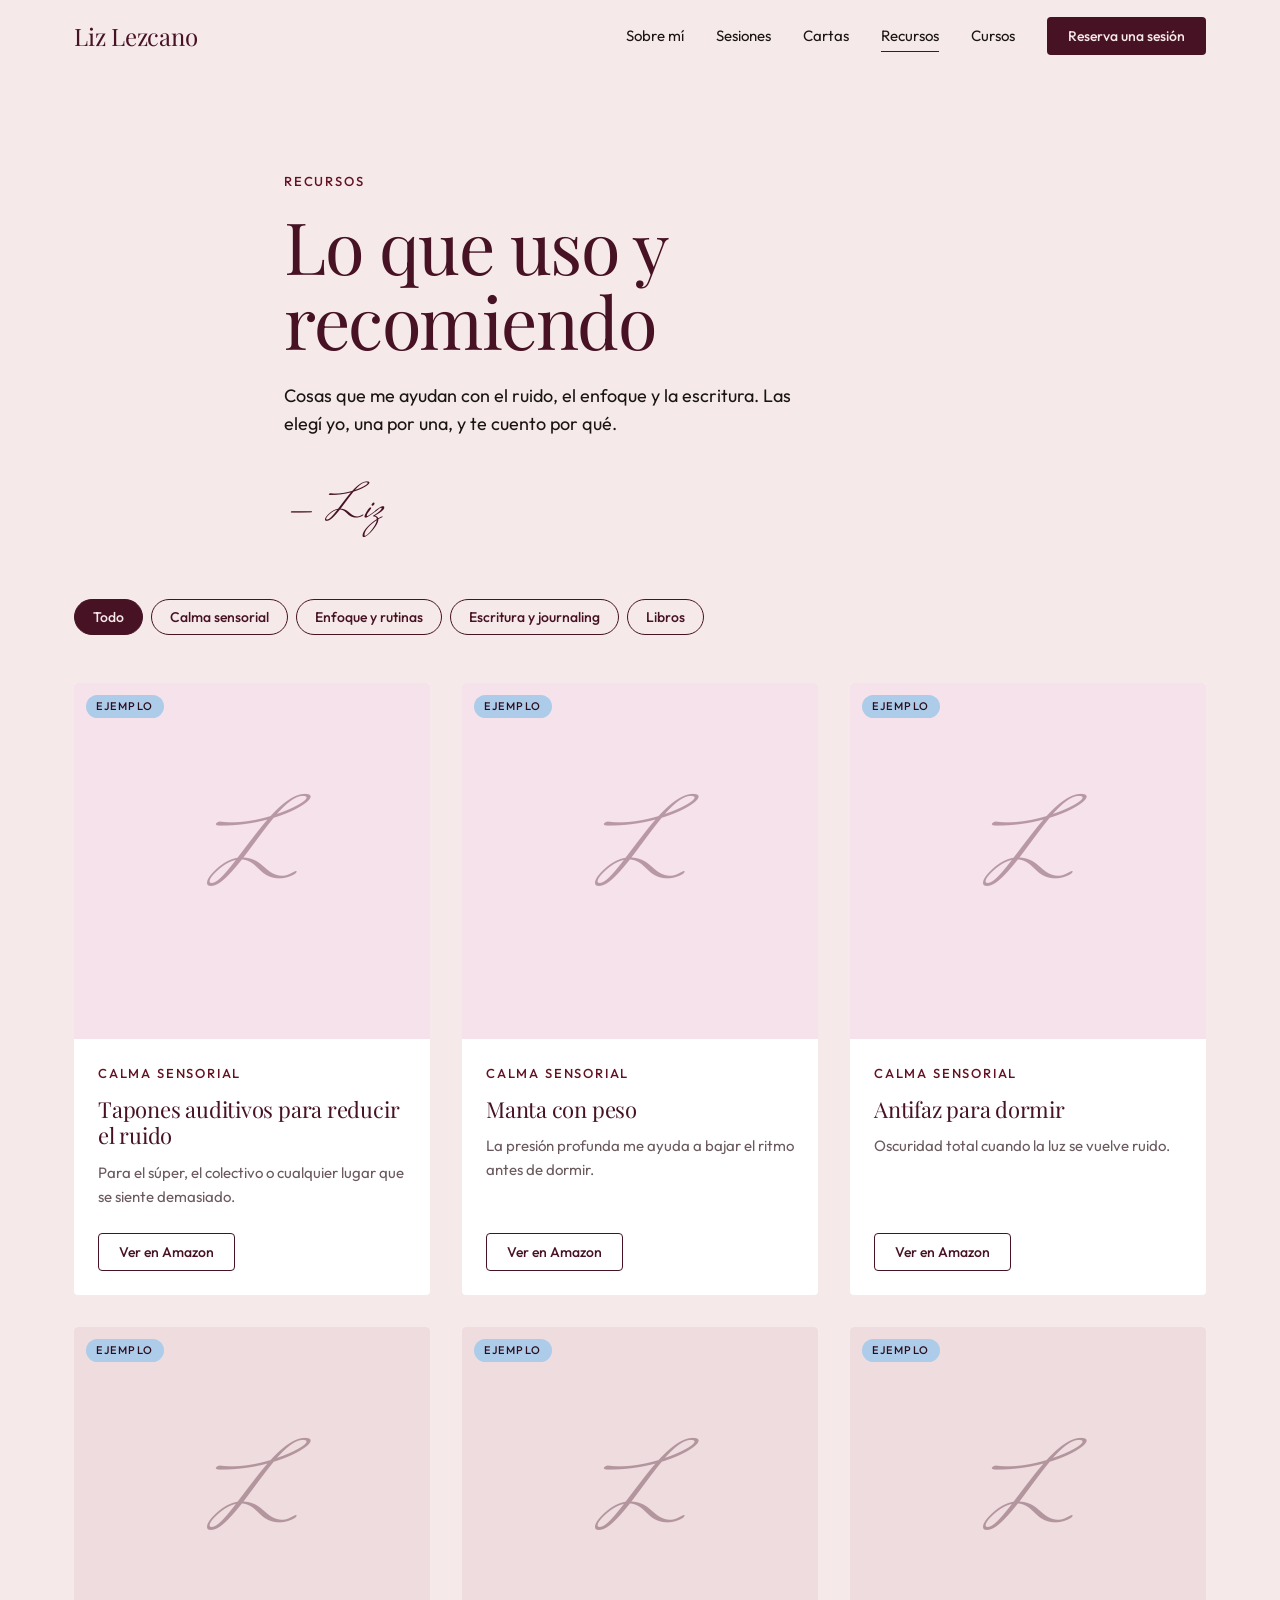
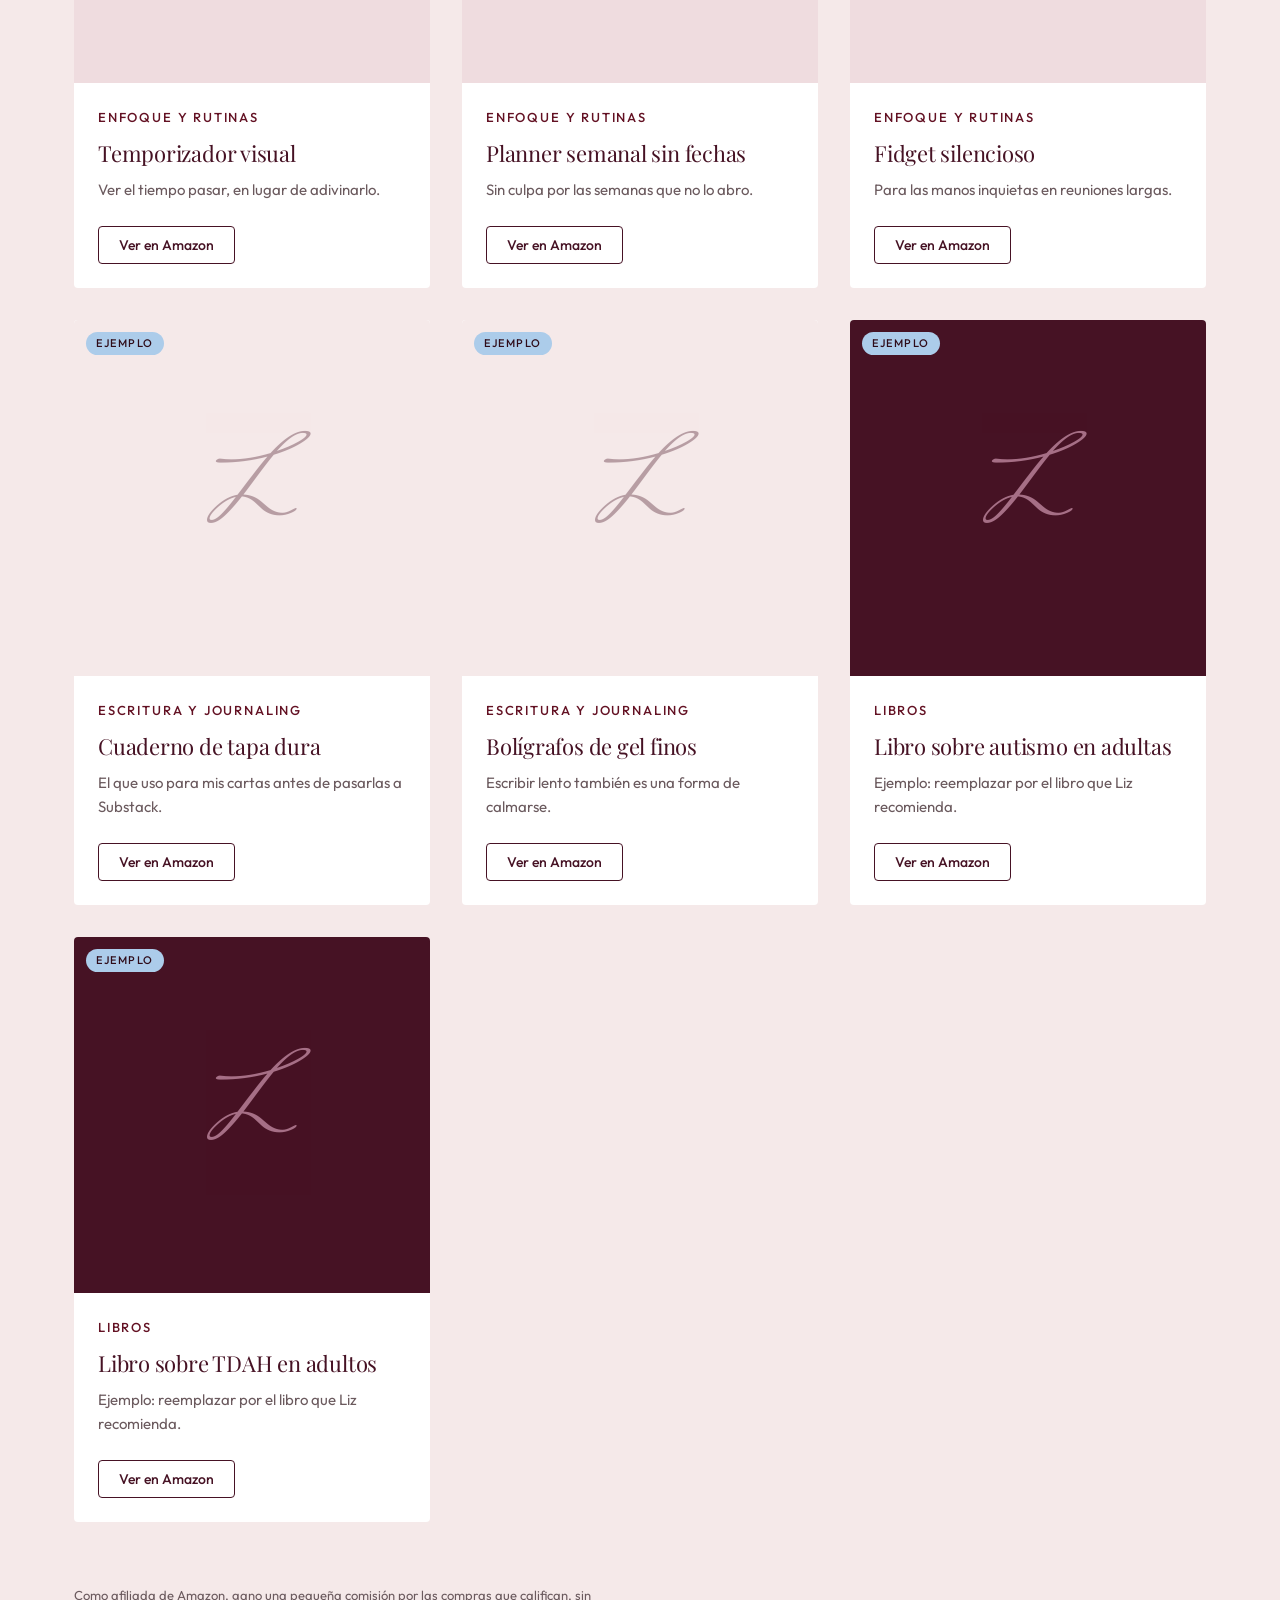
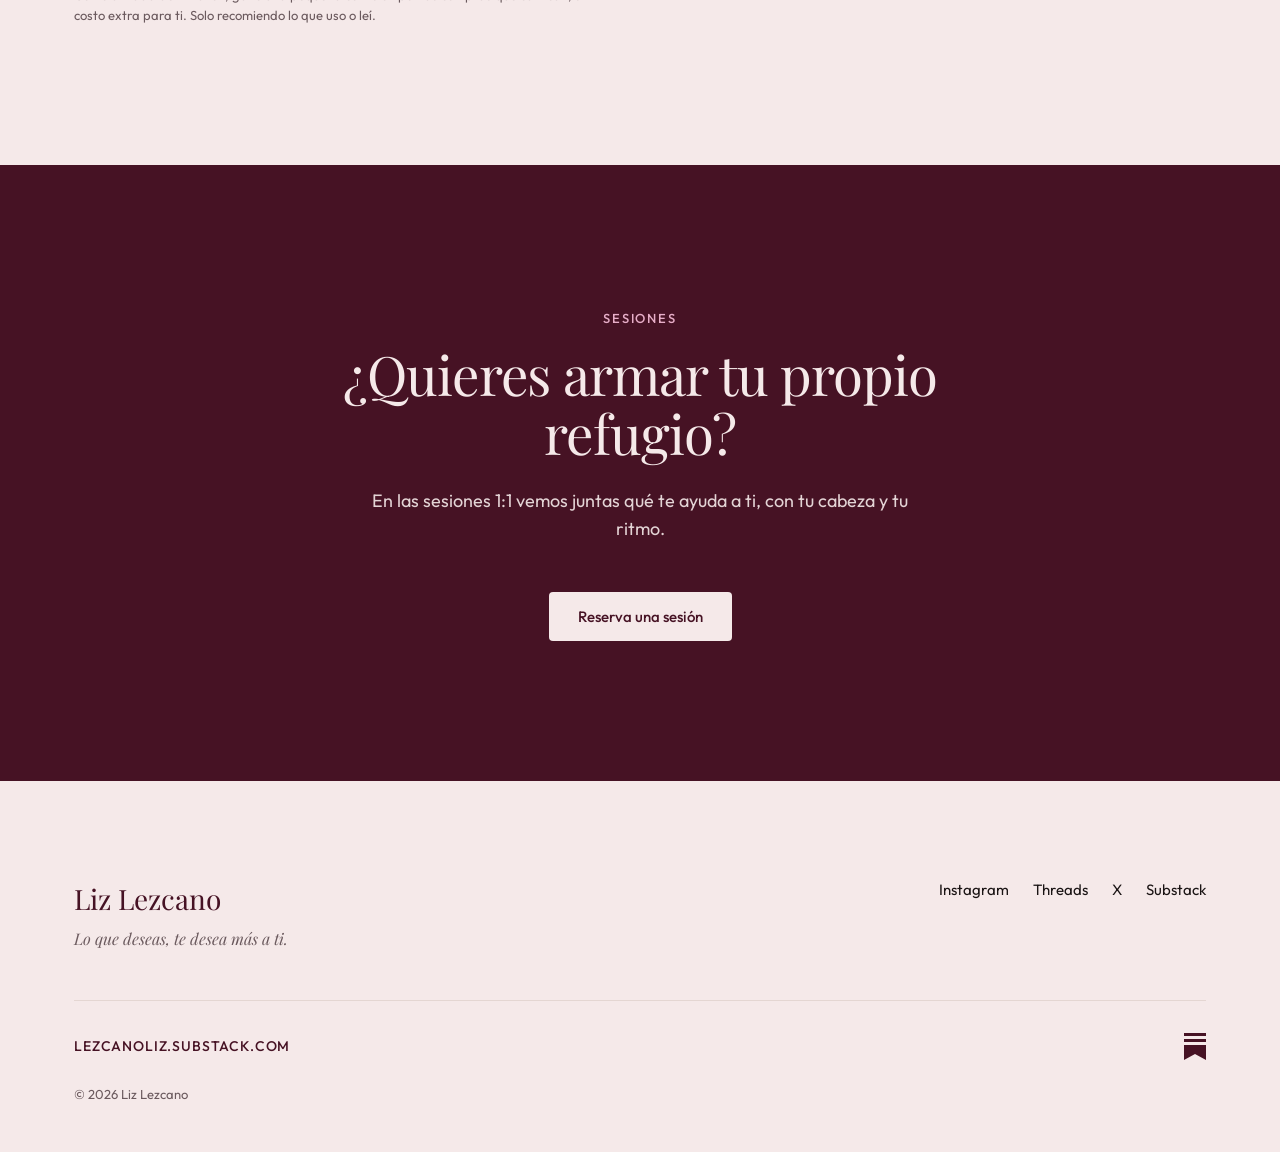
==== recursos.html @ ada8ae88 "feat: rebuild site in Liz's design system as TEA/TDAH coaching site - Apply the Liz Lezcano design s" ====
<!DOCTYPE html>
<html lang="es">
<head>
    <meta charset="UTF-8">
    <meta name="viewport" content="width=device-width, initial-scale=1.0">
    <title>Recursos | Liz Lezcano</title>
    <meta name="description" content="Lo que uso y recomiendo para la calma sensorial, el enfoque, la escritura y entender el TEA y el TDAH.">
    <meta name="theme-color" content="#461224">

    <meta property="og:type" content="website">
    <meta property="og:url" content="https://lizlezcano.github.io/recursos.html">
    <meta property="og:title" content="Recursos | Liz Lezcano">
    <meta property="og:description" content="Lo que uso y recomiendo, elegido una por una.">
    <meta property="og:image" content="https://lizlezcano.github.io/images/liz-portrait.jpg">
    <meta name="twitter:card" content="summary_large_image">

    <link rel="icon" href="images/favicon.ico">
    <link rel="apple-touch-icon" sizes="180x180" href="images/apple-touch-icon.png">
    <link rel="preconnect" href="https://fonts.googleapis.com">
    <link rel="preconnect" href="https://fonts.gstatic.com" crossorigin>
    <link href="https://fonts.googleapis.com/css2?family=Outfit:wght@400;500;600&family=Playfair+Display:ital,wght@0,400;1,400&family=Mrs+Saint+Delafield&display=swap" rel="stylesheet">
    <link rel="stylesheet" href="css/style.css">
</head>
<body>

    <header class="nav">
        <div class="nav-inner">
            <a href="./" class="nav-logo">Liz Lezcano</a>
            <button class="nav-toggle" aria-label="Abrir menú" aria-expanded="false" aria-controls="nav-menu">
                <span></span><span></span>
            </button>
            <nav id="nav-menu" class="nav-menu">
                <a href="./#sobre-mi">Sobre mí</a>
                <a href="./#sesiones">Sesiones</a>
                <a href="./#cartas">Cartas</a>
                <a href="recursos.html" aria-current="page">Recursos</a>
                <a href="./#cursos">Cursos</a>
                <a href="#" data-link="booking" class="btn btn-wine btn-sm" target="_blank" rel="noopener">Reserva una sesión</a>
            </nav>
        </div>
    </header>

    <main>
        <section class="store-hero">
            <div class="container store-hero-inner reveal">
                <span class="eyebrow">Recursos</span>
                <h1>Lo que uso y recomiendo</h1>
                <p class="lede">Cosas que me ayudan con el ruido, el enfoque y la escritura. Las elegí yo, una por una, y te cuento por qué.</p>
                <p class="signature">— Liz</p>
            </div>
        </section>

        <section class="store">
            <div class="container">
                <div class="store-filters" role="tablist" aria-label="Categorías" id="store-filters"></div>
                <div class="product-grid" id="product-grid" aria-live="polite"></div>
                <p class="fine-print store-disclosure">Como afiliada de Amazon, gano una pequeña comisión por las compras que califican, sin costo extra para ti. Solo recomiendo lo que uso o leí.</p>
            </div>
        </section>

        <section class="subscribe">
            <div class="container subscribe-inner reveal">
                <span class="eyebrow">Sesiones</span>
                <h2>¿Quieres armar tu propio refugio?</h2>
                <p>En las sesiones 1:1 vemos juntas qué te ayuda a ti, con tu cabeza y tu ritmo.</p>
                <a href="#" data-link="booking" class="btn btn-blush" target="_blank" rel="noopener">Reserva una sesión</a>
            </div>
        </section>
    </main>

    <footer class="footer">
        <div class="container">
            <div class="footer-top">
                <div>
                    <span class="footer-logo">Liz Lezcano</span>
                    <p class="footer-tag">Lo que deseas, te desea más a ti.</p>
                </div>
                <ul class="footer-social">
                    <li><a href="https://instagram.com/lizlezcano_" target="_blank" rel="noopener">Instagram</a></li>
                    <li><a href="https://www.threads.net/@lizlezcano_" target="_blank" rel="noopener">Threads</a></li>
                    <li><a href="https://x.com/lizlezcano_" target="_blank" rel="noopener">X</a></li>
                    <li><a href="https://lezcanoliz.substack.com" target="_blank" rel="noopener">Substack</a></li>
                </ul>
            </div>
            <div class="footer-mark">
                <a href="https://lezcanoliz.substack.com" target="_blank" rel="noopener">lezcanoliz.substack.com</a>
                <svg viewBox="0 0 44 54" width="22" height="27" aria-hidden="true"><path d="M0 0h44v6H0zM0 12h44v6H0zM0 24h44v30L22 42 0 54z"/></svg>
            </div>
            <p class="footer-copy">&copy; <span id="year">2026</span> Liz Lezcano</p>
        </div>
    </footer>

    <script src="js/config.js"></script>
    <script src="js/script.js"></script>
    <script src="js/store.js"></script>
</body>
</html>
---- css/style.css ----
/* ============================================================
   Liz Lezcano — En intimidad
   Tokens from the Liz Lezcano design system (design/tokens/*.css):
   wine as anchor, blush as resting surface, rose + sky as rare accents.
   Playfair Display headlines · Outfit text · Mrs Saint Delafield signature.
   ============================================================ */

:root {
    /* Palette */
    --wine-950: #2f0c19;
    --wine-900: #461224;
    --wine-700: #631123;
    --wine-600: #7a2438;
    --rose-300: #e7aec8;
    --rose-100: #f6e2ea;
    --blush-100: #f5e9e9;
    --sky-200: #acccea;
    --black: #1a1414;
    --white: #ffffff;
    --line-200: #e4d6d2;

    --text-primary: var(--wine-900);
    --text-body: var(--black);
    --text-muted: #6b5a5e;
    --text-inverse: var(--blush-100);

    /* Type */
    --font-serif: "Playfair Display", Georgia, serif;
    --font-sans: "Outfit", Arial, sans-serif;
    --font-script: "Mrs Saint Delafield", cursive;

    --size-display-1: clamp(2.75rem, 2.1rem + 3vw, 5.5rem);
    --size-display-2: clamp(2.25rem, 1.8rem + 2vw, 4rem);
    --size-headline: clamp(1.75rem, 1.5rem + 1vw, 2.75rem);
    --size-eyebrow: 0.8125rem;
    --size-body-lg: 1.125rem;
    --tracking-eyebrow: 0.14em;
    --tracking-display: -0.02em;

    /* Space */
    --space-xs: 12px;
    --space-sm: 16px;
    --space-md: 24px;
    --space-lg: 32px;
    --space-xl: 48px;
    --space-2xl: 64px;
    --space-3xl: 96px;
    --space-4xl: 140px;

    /* Shape & motion */
    --radius-md: 4px;
    --radius-lg: 8px;
    --shadow-card: 0 4px 16px rgba(70, 18, 36, 0.08);
    --ease-editorial: cubic-bezier(0.4, 0, 0.2, 1);
    --duration-base: 250ms;
    --duration-slow: 450ms;

    --nav-h: 72px;
}

*, *::before, *::after { margin: 0; padding: 0; box-sizing: border-box; }

html {
    scroll-behavior: smooth;
    scroll-padding-top: var(--nav-h);
}

body {
    font-family: var(--font-sans);
    font-size: 1rem;
    line-height: 1.6;
    color: var(--text-body);
    background: var(--blush-100);
    -webkit-font-smoothing: antialiased;
    overflow-x: hidden;
}

img { display: block; max-width: 100%; height: auto; }
a { color: inherit; text-decoration: none; }
ol, ul { list-style: none; }
[hidden] { display: none !important; }

h1, h2, h3 {
    font-family: var(--font-serif);
    font-weight: 400;
    color: var(--text-primary);
    letter-spacing: var(--tracking-display);
}

h1 { font-size: var(--size-display-1); line-height: 1.04; }
h2 { font-size: var(--size-display-2); line-height: 1.08; }
h3 { font-size: 1.5rem; line-height: 1.2; letter-spacing: -0.01em; }

.container {
    max-width: 1180px;
    margin: 0 auto;
    padding: 0 var(--space-md);
}

.eyebrow {
    display: inline-block;
    font-size: var(--size-eyebrow);
    font-weight: 500;
    letter-spacing: var(--tracking-eyebrow);
    text-transform: uppercase;
    color: var(--wine-700);
    margin-bottom: var(--space-sm);
}

.signature {
    font-family: var(--font-script);
    color: var(--wine-900);
    font-size: 2.75rem;
    line-height: 1;
}

.signature-lg { font-size: clamp(2.75rem, 2rem + 2.5vw, 4.25rem); margin-top: var(--space-md); }

/* ---------- Buttons ---------- */
.btn {
    display: inline-flex;
    align-items: center;
    justify-content: center;
    gap: 8px;
    font-family: var(--font-sans);
    font-weight: 500;
    font-size: 0.9375rem;
    line-height: 1;
    padding: 16px 28px;
    border-radius: var(--radius-md);
    border: 1px solid transparent;
    transition: background-color var(--duration-base) var(--ease-editorial),
                color var(--duration-base) var(--ease-editorial),
                border-color var(--duration-base) var(--ease-editorial);
}

.btn-sm { padding: 11px 20px; font-size: 0.875rem; }

.btn-wine { background: var(--wine-900); color: var(--blush-100); }
.btn-wine:hover { background: var(--wine-600); }
.btn-wine:active { background: var(--wine-950); }

.btn-ghost { border-color: var(--wine-900); color: var(--wine-900); }
.btn-ghost:hover { background: var(--wine-900); color: var(--blush-100); }

.btn-blush { background: var(--blush-100); color: var(--wine-900); }
.btn-blush:hover { background: var(--rose-100); }

.btn:focus-visible,
a:focus-visible,
button:focus-visible {
    outline: 2px solid var(--wine-900);
    outline-offset: 3px;
}
.subscribe .btn:focus-visible { outline-color: var(--blush-100); }

/* ---------- Nav ---------- */
.nav {
    position: fixed;
    inset: 0 0 auto 0;
    z-index: 100;
    background: var(--blush-100);
    border-bottom: 1px solid transparent;
    transition: border-color var(--duration-base) var(--ease-editorial);
}
.nav.scrolled { border-bottom-color: var(--line-200); }

.nav-inner {
    max-width: 1180px;
    height: var(--nav-h);
    margin: 0 auto;
    padding: 0 var(--space-md);
    display: flex;
    align-items: center;
    justify-content: space-between;
}

.nav-logo {
    font-family: var(--font-serif);
    font-size: 1.5rem;
    color: var(--wine-900);
    letter-spacing: -0.01em;
}

.nav-menu {
    display: flex;
    align-items: center;
    gap: var(--space-lg);
}

.nav-menu a:not(.btn) {
    font-size: 0.9375rem;
    color: var(--text-body);
    position: relative;
}
.nav-menu a:not(.btn)::after {
    content: "";
    position: absolute;
    left: 0; right: 0; bottom: -4px;
    height: 1px;
    background: var(--wine-900);
    transform: scaleX(0);
    transform-origin: left;
    transition: transform var(--duration-base) var(--ease-editorial);
}
.nav-menu a:not(.btn):hover::after { transform: scaleX(1); }

.nav-toggle {
    display: none;
    width: 40px; height: 40px;
    background: none;
    border: 0;
    cursor: pointer;
    position: relative;
}
.nav-toggle span {
    position: absolute;
    left: 9px; right: 9px;
    height: 1.5px;
    background: var(--wine-900);
    transition: transform var(--duration-base) var(--ease-editorial);
}
.nav-toggle span:first-child { top: 15px; }
.nav-toggle span:last-child { top: 23px; }
.nav-toggle[aria-expanded="true"] span:first-child { transform: translateY(4px) rotate(45deg); }
.nav-toggle[aria-expanded="true"] span:last-child { transform: translateY(-4px) rotate(-45deg); }

/* ---------- Hero ---------- */
.hero {
    padding: calc(var(--nav-h) + var(--space-2xl)) 0 var(--space-3xl);
}

.hero-inner {
    display: grid;
    grid-template-columns: 1.1fr 0.9fr;
    gap: var(--space-3xl);
    align-items: center;
}

.hero-series {
    width: min(320px, 80%);
    margin-bottom: var(--space-lg);
}

.hero h1 { margin-bottom: var(--space-md); }

.lede {
    font-size: var(--size-body-lg);
    line-height: 1.6;
    color: var(--text-body);
    max-width: 34rem;
    margin-bottom: var(--space-xl);
}

.hero-actions { display: flex; flex-wrap: wrap; gap: var(--space-sm); }

.hero-photo { position: relative; }
.hero-photo img {
    width: 100%;
    aspect-ratio: 4 / 5;
    object-fit: cover;
    object-position: 50% 15%;
    border-radius: var(--radius-lg);
}
.hero-photo .signature {
    position: absolute;
    right: -8px;
    bottom: -28px;
    font-size: clamp(3rem, 2.4rem + 2vw, 4.5rem);
}

/* ---------- About (wine) ---------- */
.about {
    position: relative;
    background-color: var(--wine-900);
    color: var(--text-inverse);
    padding: var(--space-4xl) 0;
    isolation: isolate;
}
.about::before {
    content: "";
    position: absolute;
    inset: 0;
    background: url("../images/pattern-tile.png") repeat;
    background-size: 54px auto;
    opacity: 0.07;
    z-index: -1;
}

.about-inner {
    display: grid;
    grid-template-columns: 0.85fr 1.15fr;
    gap: var(--space-3xl);
    align-items: center;
}

.about-photo img {
    width: 100%;
    aspect-ratio: 4 / 5;
    object-fit: cover;
    object-position: 50% 15%;
    border-radius: var(--radius-lg);
}

.about .eyebrow { color: var(--rose-300); }
.about h2 { color: var(--blush-100); margin-bottom: var(--space-lg); }
.about p { font-size: var(--size-body-lg); max-width: 34rem; }
.about p + p { margin-top: var(--space-sm); }
.about .signature { color: var(--rose-300); }

/* ---------- Section heads ---------- */
.section-head { max-width: 40rem; margin-bottom: var(--space-2xl); }
.section-head p { margin-top: var(--space-sm); font-size: var(--size-body-lg); color: var(--text-muted); }

.fine-print { font-size: 0.8125rem; line-height: 1.5; color: var(--text-muted); max-width: 34rem; }

/* ---------- Letters ---------- */
.letters { padding: var(--space-3xl) 0 var(--space-4xl); }

.letter-grid {
    display: grid;
    grid-template-columns: repeat(3, 1fr);
    gap: var(--space-lg);
}

.letter {
    display: flex;
    flex-direction: column;
    background: var(--white);
    border-radius: var(--radius-md);
    overflow: hidden;
    padding-bottom: var(--space-md);
    transition: box-shadow var(--duration-base) var(--ease-editorial);
}
.letter:hover { box-shadow: var(--shadow-card); }

.letter-img {
    aspect-ratio: 16 / 10;
    overflow: hidden;
    background: var(--rose-100);
    margin-bottom: var(--space-md);
}
.letter-img img {
    width: 100%; height: 100%;
    object-fit: cover;
    transition: transform var(--duration-slow) var(--ease-editorial);
}
.letter:hover .letter-img img { transform: scale(1.03); }

.letter time,
.letter h3,
.letter p { padding: 0 var(--space-md); }

.letter time {
    font-size: var(--size-eyebrow);
    font-weight: 500;
    letter-spacing: var(--tracking-eyebrow);
    text-transform: uppercase;
    color: var(--wine-700);
    margin-bottom: var(--space-xs);
}
.letter h3 { font-size: 1.375rem; margin-bottom: var(--space-xs); }
.letter p { color: var(--text-muted); font-size: 0.9375rem; }

.section-more { margin-top: var(--space-2xl); text-align: center; }

/* ---------- Subscribe ---------- */
.subscribe {
    background: var(--wine-900);
    color: var(--text-inverse);
    padding: var(--space-4xl) 0;
    text-align: center;
}
.subscribe-inner { max-width: 760px; }
.subscribe .eyebrow { color: var(--rose-300); }
.subscribe h2 { color: var(--blush-100); margin-bottom: var(--space-md); }
.subscribe p {
    font-size: var(--size-body-lg);
    max-width: 34rem;
    margin: 0 auto var(--space-xl);
    opacity: 0.9;
}

/* ---------- Sessions ---------- */
.sessions { padding: var(--space-4xl) 0 var(--space-3xl); }

.sessions-inner {
    display: grid;
    grid-template-columns: 1fr 1fr;
    gap: var(--space-3xl);
    align-items: start;
}

.sessions h2 { margin-bottom: var(--space-md); }
.sessions .lede { margin-bottom: var(--space-lg); }
.sessions .fine-print { margin-top: var(--space-lg); }

.session-list { counter-reset: s; }
.session-list li {
    counter-increment: s;
    display: grid;
    grid-template-columns: 48px 1fr;
    column-gap: var(--space-sm);
    padding: var(--space-md) 0;
    border-top: 1px solid var(--line-200);
}
.session-list li:last-child { border-bottom: 1px solid var(--line-200); }
.session-list li::before {
    content: counter(s, decimal-leading-zero);
    grid-row: span 2;
    font-size: var(--size-eyebrow);
    font-weight: 500;
    letter-spacing: var(--tracking-eyebrow);
    color: var(--wine-700);
    padding-top: 6px;
}
.session-list h3 { font-size: 1.375rem; margin-bottom: 4px; }
.session-list p { color: var(--text-muted); }

/* ---------- Resources teaser ---------- */
.resources { padding: var(--space-3xl) 0 var(--space-4xl); }

.resource-tiles {
    display: grid;
    grid-template-columns: repeat(4, 1fr);
    gap: var(--space-md);
}
.resource-tile {
    display: flex;
    flex-direction: column;
    justify-content: space-between;
    min-height: 200px;
    padding: var(--space-md);
    border-radius: var(--radius-md);
    background: var(--rose-100);
    transition: background-color var(--duration-base) var(--ease-editorial);
}
.resource-tile:nth-child(2) { background: var(--white); }
.resource-tile:nth-child(3) { background: #efdcdf; }
.resource-tile:nth-child(4) { background: var(--white); }
.resource-tile:hover { background: var(--rose-300); }
.resource-tile h3 { font-size: 1.5rem; }

/* ---------- Storefront ---------- */
.store-hero { padding: calc(var(--nav-h) + var(--space-3xl)) 0 var(--space-2xl); }
.store-hero-inner { max-width: 760px; }
.store-hero h1 { margin-bottom: var(--space-md); }
.store-hero .signature { font-size: 3rem; margin-top: var(--space-sm); }

.store { padding-bottom: var(--space-4xl); }

.store-filters {
    display: flex;
    flex-wrap: wrap;
    gap: var(--space-2xs, 8px);
    margin-bottom: var(--space-xl);
}
.store-filters button {
    font: 500 0.875rem/1 var(--font-sans);
    padding: 10px 18px;
    border-radius: 999px;
    border: 1px solid var(--wine-900);
    background: transparent;
    color: var(--wine-900);
    cursor: pointer;
    transition: background-color var(--duration-base) var(--ease-editorial), color var(--duration-base) var(--ease-editorial);
}
.store-filters button:hover { background: var(--rose-100); }
.store-filters button[aria-selected="true"] { background: var(--wine-900); color: var(--blush-100); }

.product-grid {
    display: grid;
    grid-template-columns: repeat(3, 1fr);
    gap: var(--space-lg);
}

.product {
    display: flex;
    flex-direction: column;
    background: var(--white);
    border-radius: var(--radius-md);
    overflow: hidden;
    transition: box-shadow var(--duration-base) var(--ease-editorial);
}
.product:hover { box-shadow: var(--shadow-card); }

.product-visual {
    position: relative;
    aspect-ratio: 1 / 1;
    display: grid;
    place-items: center;
    background: var(--rose-100);
    overflow: hidden;
}
.product-visual--enfoque { background: #efdcdf; }
.product-visual--escritura { background: var(--blush-100); }
.product-visual--libros { background: var(--wine-900); }
.product-visual img { width: 100%; height: 100%; object-fit: contain; padding: var(--space-lg); background: var(--white); }

.product-monogram {
    font-family: var(--font-script);
    font-size: 7rem;
    line-height: 1;
    color: var(--wine-900);
    opacity: 0.35;
}
.product-visual--libros .product-monogram { color: var(--rose-300); opacity: 0.6; }

.product-flag {
    position: absolute;
    top: 12px; left: 12px;
    font: 500 0.6875rem/1 var(--font-sans);
    letter-spacing: var(--tracking-eyebrow);
    text-transform: uppercase;
    padding: 6px 10px;
    border-radius: 999px;
    background: var(--sky-200);
    color: var(--wine-950);
}

.product-body {
    display: flex;
    flex-direction: column;
    gap: var(--space-xs);
    padding: var(--space-md);
    flex: 1;
}
.product-cat {
    font-size: var(--size-eyebrow);
    font-weight: 500;
    letter-spacing: var(--tracking-eyebrow);
    text-transform: uppercase;
    color: var(--wine-700);
}
.product h3 { font-size: 1.375rem; }
.product-note { color: var(--text-muted); font-size: 0.9375rem; flex: 1; }
.product .btn { align-self: flex-start; margin-top: var(--space-xs); }

.store-disclosure { margin-top: var(--space-2xl); }

.nav-menu a[aria-current="page"]::after { transform: scaleX(1); }

/* ---------- Footer ---------- */
.footer { padding: var(--space-3xl) 0 var(--space-xl); }

.footer-top {
    display: flex;
    justify-content: space-between;
    align-items: flex-start;
    gap: var(--space-lg);
    flex-wrap: wrap;
    padding-bottom: var(--space-xl);
    border-bottom: 1px solid var(--line-200);
}

.footer-logo {
    font-family: var(--font-serif);
    font-size: 1.75rem;
    color: var(--wine-900);
}
.footer-tag {
    font-family: var(--font-serif);
    font-style: italic;
    color: var(--text-muted);
    margin-top: 4px;
}

.footer-social { display: flex; flex-wrap: wrap; gap: var(--space-md); }
.footer-social a { font-size: 0.9375rem; color: var(--text-body); }
.footer-social a:hover { color: var(--wine-900); text-decoration: underline; text-underline-offset: 4px; }

.footer-mark {
    display: flex;
    align-items: center;
    justify-content: space-between;
    padding-top: var(--space-lg);
    color: var(--wine-900);
}
.footer-mark a {
    font-weight: 500;
    font-size: 0.875rem;
    letter-spacing: 0.06em;
    text-transform: uppercase;
}
.footer-mark svg { fill: currentColor; flex-shrink: 0; }

.footer-copy {
    margin-top: var(--space-md);
    font-size: 0.8125rem;
    color: var(--text-muted);
}

/* ---------- Motion ---------- */
.reveal {
    opacity: 0;
    transform: translateY(16px);
    transition: opacity var(--duration-slow) var(--ease-editorial),
                transform var(--duration-slow) var(--ease-editorial);
}
.reveal.visible { opacity: 1; transform: none; }
.no-js .reveal { opacity: 1; transform: none; }

@media (prefers-reduced-motion: reduce) {
    html { scroll-behavior: auto; }
    .reveal { opacity: 1; transform: none; transition: none; }
    .letter-img img { transition: none; }
}

/* ---------- Responsive ---------- */
@media (max-width: 960px) {
    .hero-inner,
    .about-inner { grid-template-columns: 1fr; gap: var(--space-2xl); }
    .hero-photo { max-width: 440px; }
    .about-photo { max-width: 440px; }
    .sessions-inner { grid-template-columns: 1fr; gap: var(--space-xl); }
    .letter-grid,
    .product-grid { grid-template-columns: repeat(2, 1fr); }
    .resource-tiles { grid-template-columns: repeat(2, 1fr); }
}

@media (max-width: 720px) {
    :root { --nav-h: 64px; }
    .container, .nav-inner { padding: 0 var(--space-sm); }

    .nav-toggle { display: block; }
    .nav-menu {
        position: fixed;
        top: var(--nav-h);
        left: 0; right: 0;
        flex-direction: column;
        align-items: flex-start;
        gap: var(--space-md);
        padding: var(--space-lg) var(--space-sm) var(--space-xl);
        background: var(--blush-100);
        border-bottom: 1px solid var(--line-200);
        opacity: 0;
        visibility: hidden;
        transform: translateY(-8px);
        transition: opacity var(--duration-base) var(--ease-editorial),
                    transform var(--duration-base) var(--ease-editorial),
                    visibility var(--duration-base);
    }
    .nav-menu.open { opacity: 1; visibility: visible; transform: none; }
    .nav-menu a:not(.btn) { font-family: var(--font-serif); font-size: 1.75rem; color: var(--wine-900); }

    .hero { padding: calc(var(--nav-h) + var(--space-xl)) 0 var(--space-3xl); }
    .hero-actions .btn { flex: 1 1 100%; }
    .hero-photo .signature { right: 8px; }

    .about, .subscribe { padding: var(--space-3xl) 0; }
    .sessions { padding: var(--space-3xl) 0 var(--space-2xl); }
    .letters { padding: var(--space-2xl) 0; }
    .resources { padding: var(--space-2xl) 0 var(--space-3xl); }
    .letter-grid,
    .product-grid { grid-template-columns: 1fr; }
    .resource-tile { min-height: 140px; }
    .store-hero { padding: calc(var(--nav-h) + var(--space-xl)) 0 var(--space-xl); }

    .footer-mark a { font-size: 0.75rem; }
}
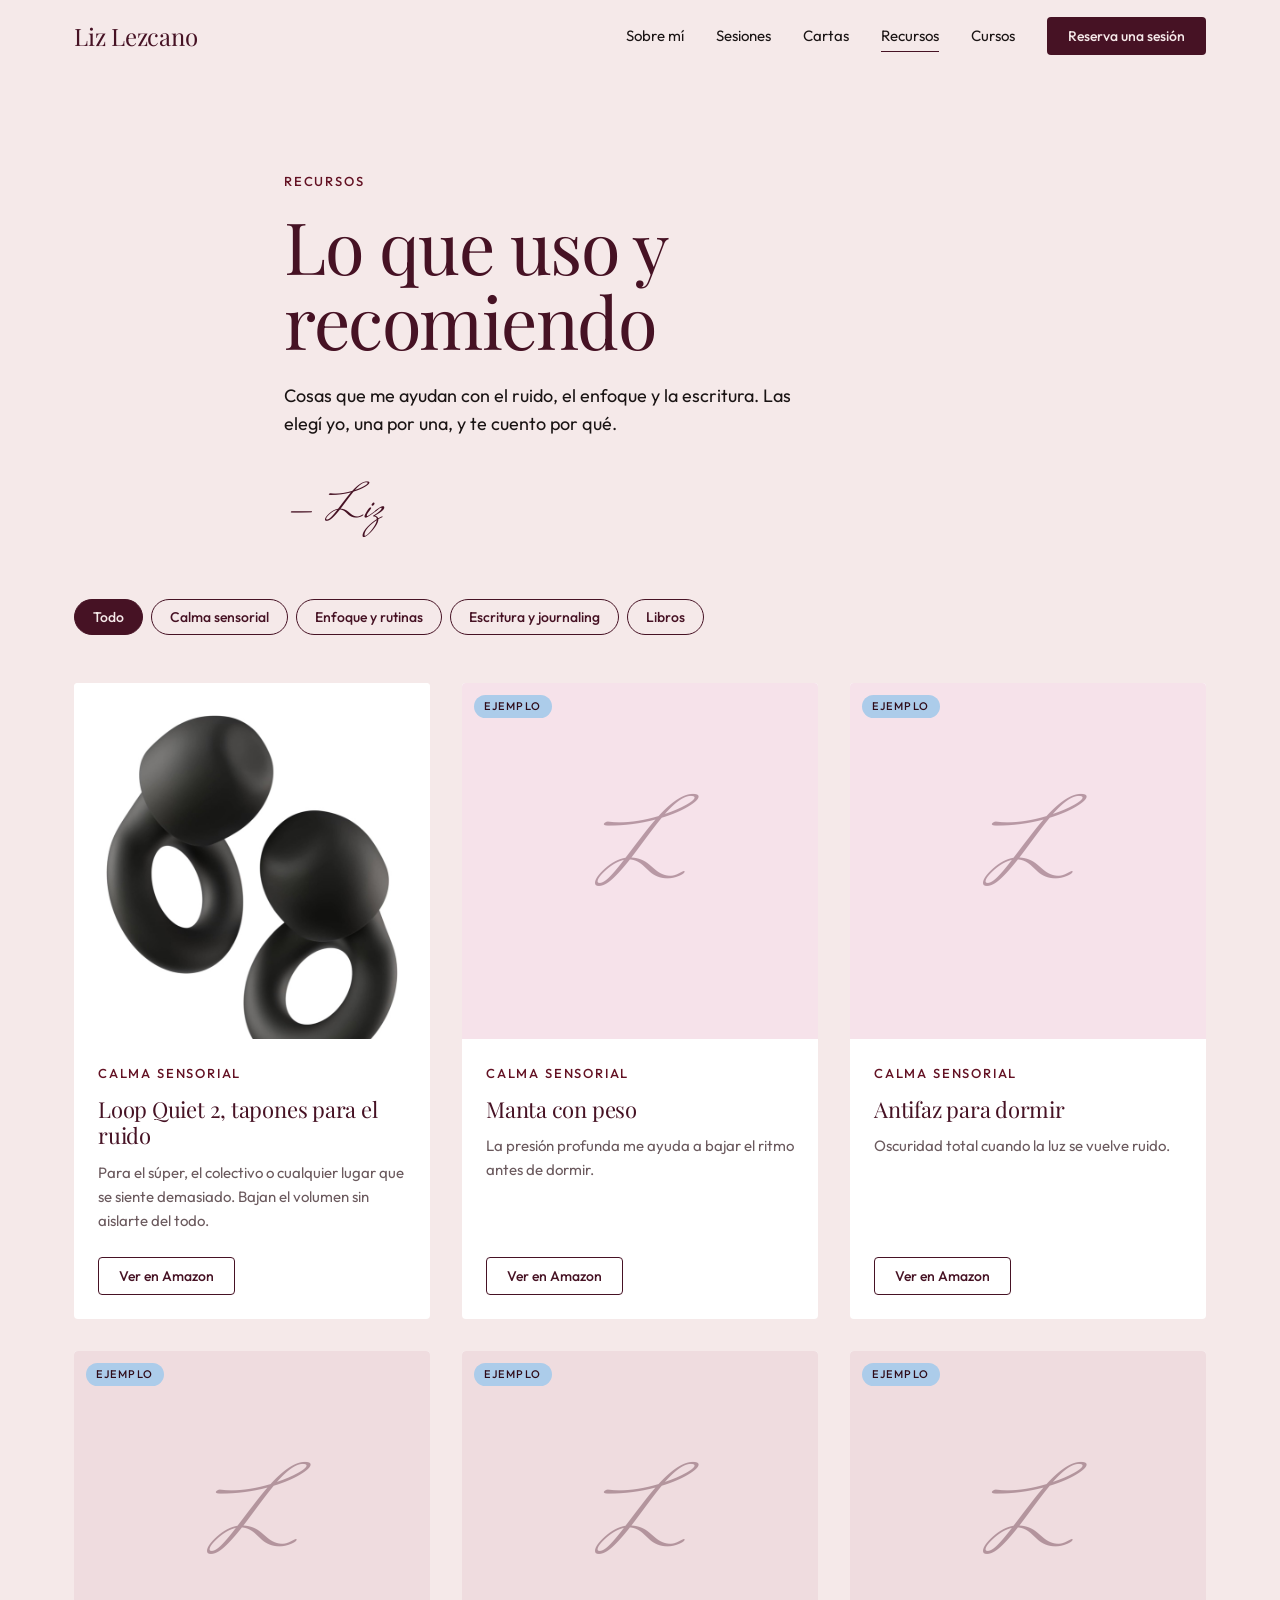
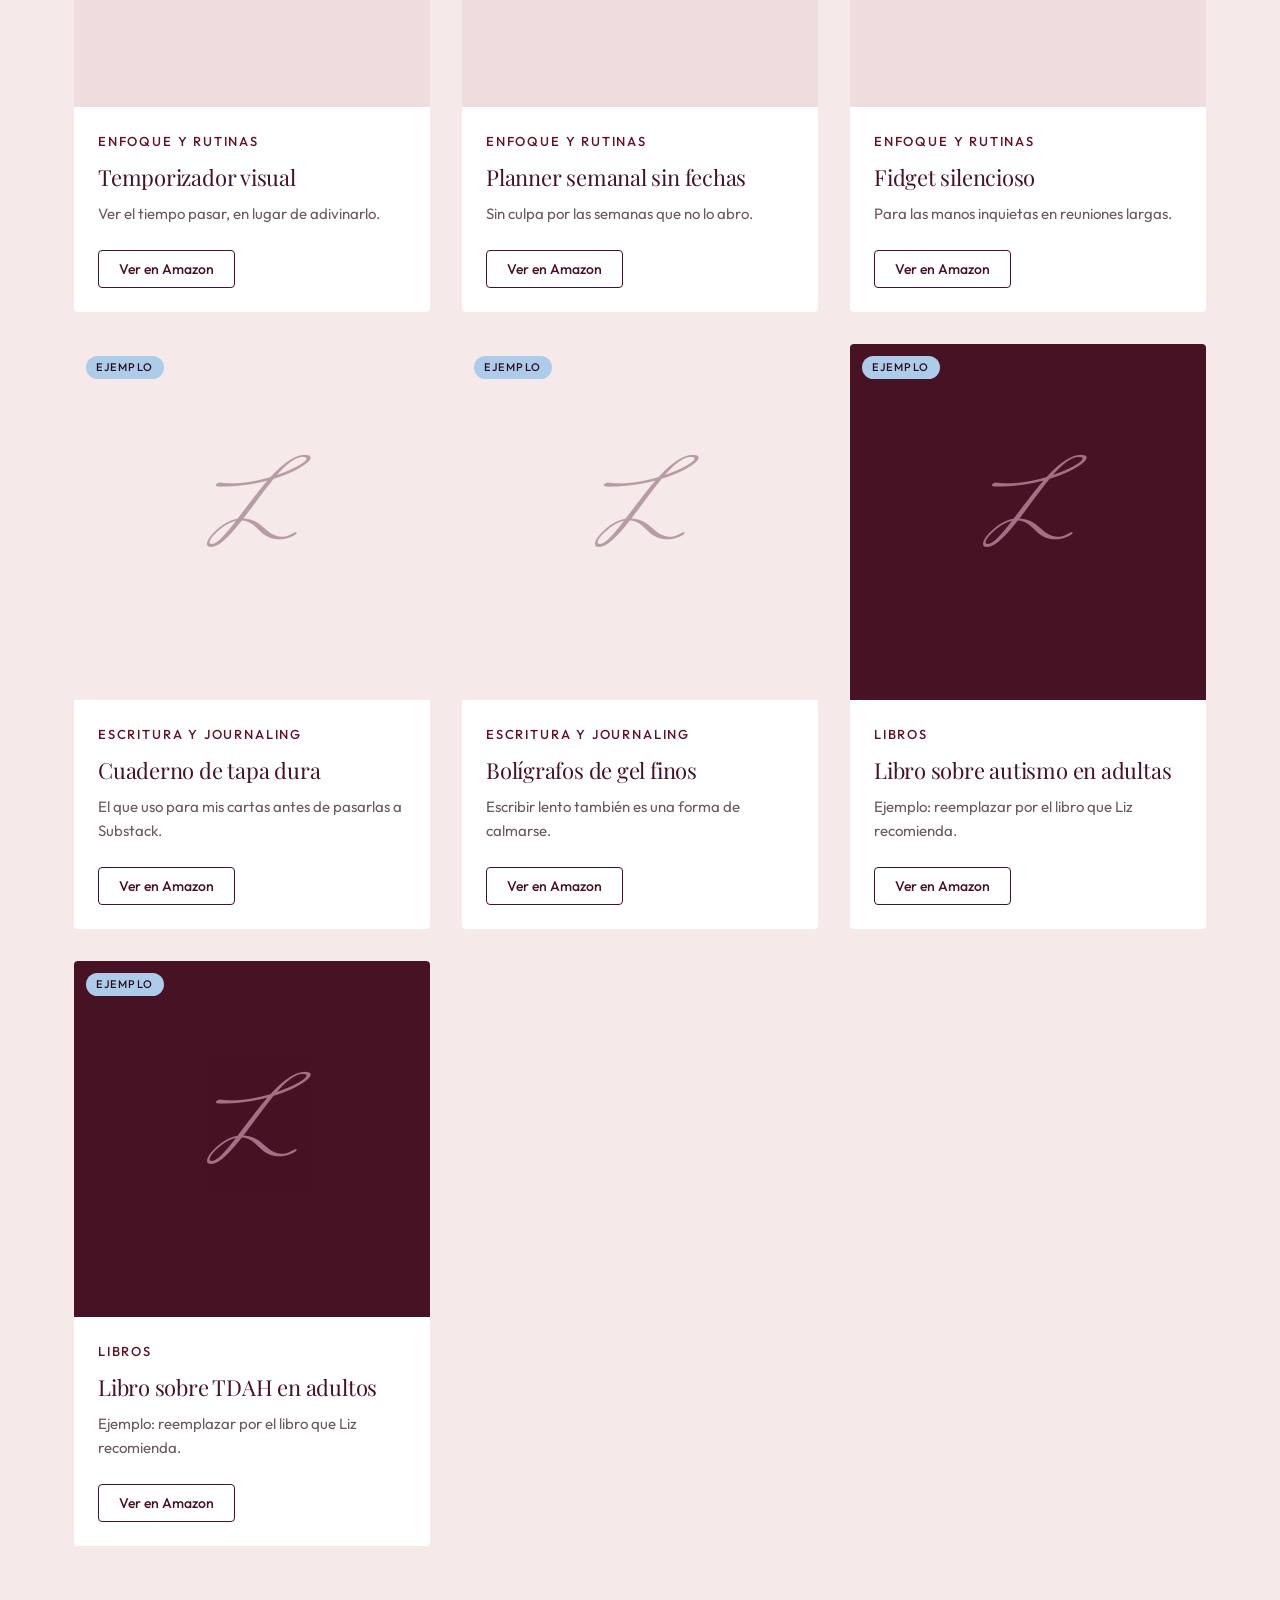
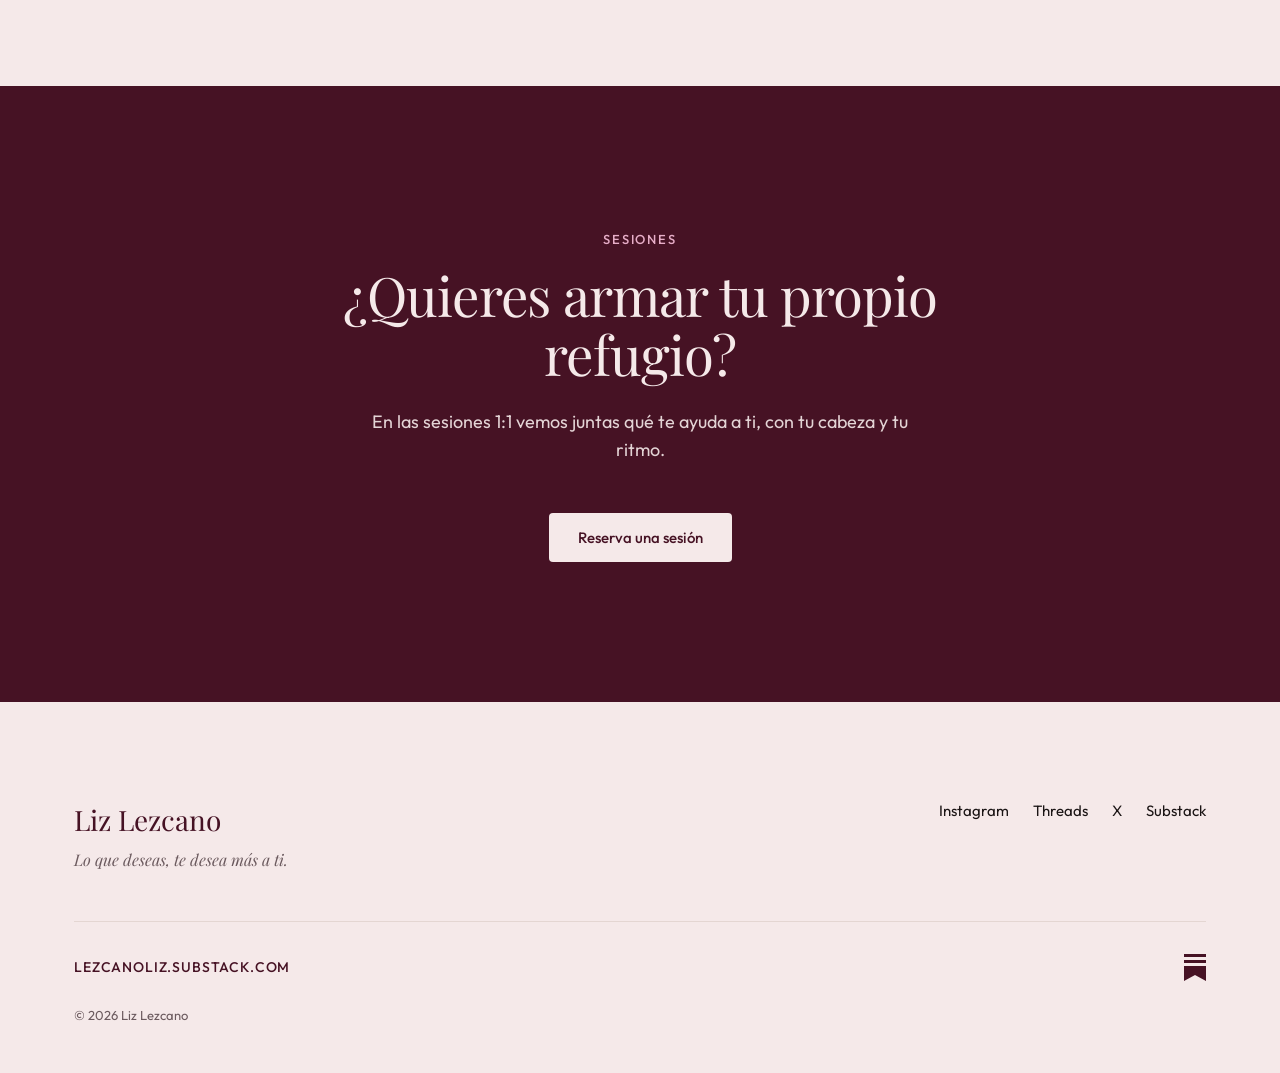
==== commit 3f3a9f88: "feat(recursos): add Loop Quiet 2 earplugs as first real product Hide the Amazon affiliate disclosure" ====
--- a/recursos.html
+++ b/recursos.html
@@ -54,7 +54,7 @@
             <div class="container">
                 <div class="store-filters" role="tablist" aria-label="Categorías" id="store-filters"></div>
                 <div class="product-grid" id="product-grid" aria-live="polite"></div>
-                <p class="fine-print store-disclosure">Como afiliada de Amazon, gano una pequeña comisión por las compras que califican, sin costo extra para ti. Solo recomiendo lo que uso o leí.</p>
+                <p class="fine-print store-disclosure" id="affiliate-disclosure" hidden>Como afiliada de Amazon, gano una pequeña comisión por las compras que califican, sin costo extra para ti. Solo recomiendo lo que uso o leí.</p>
             </div>
         </section>
 
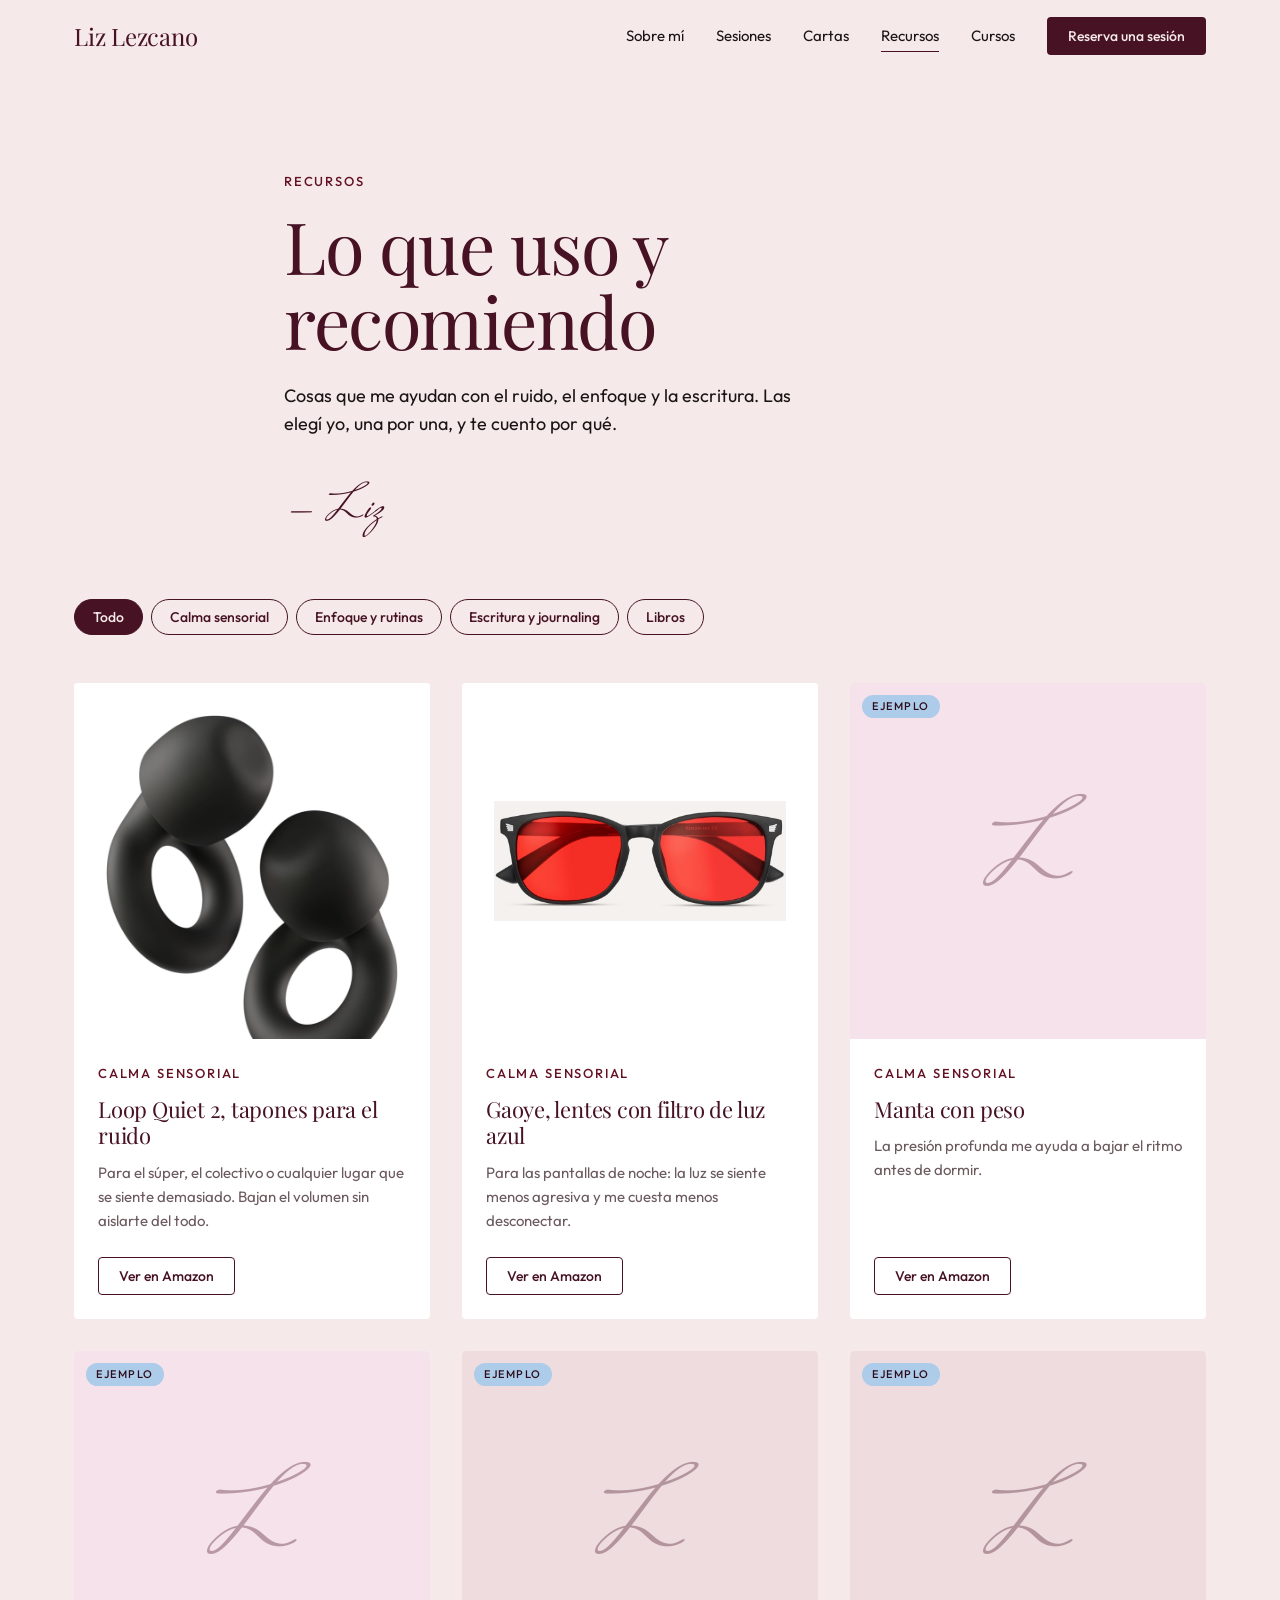
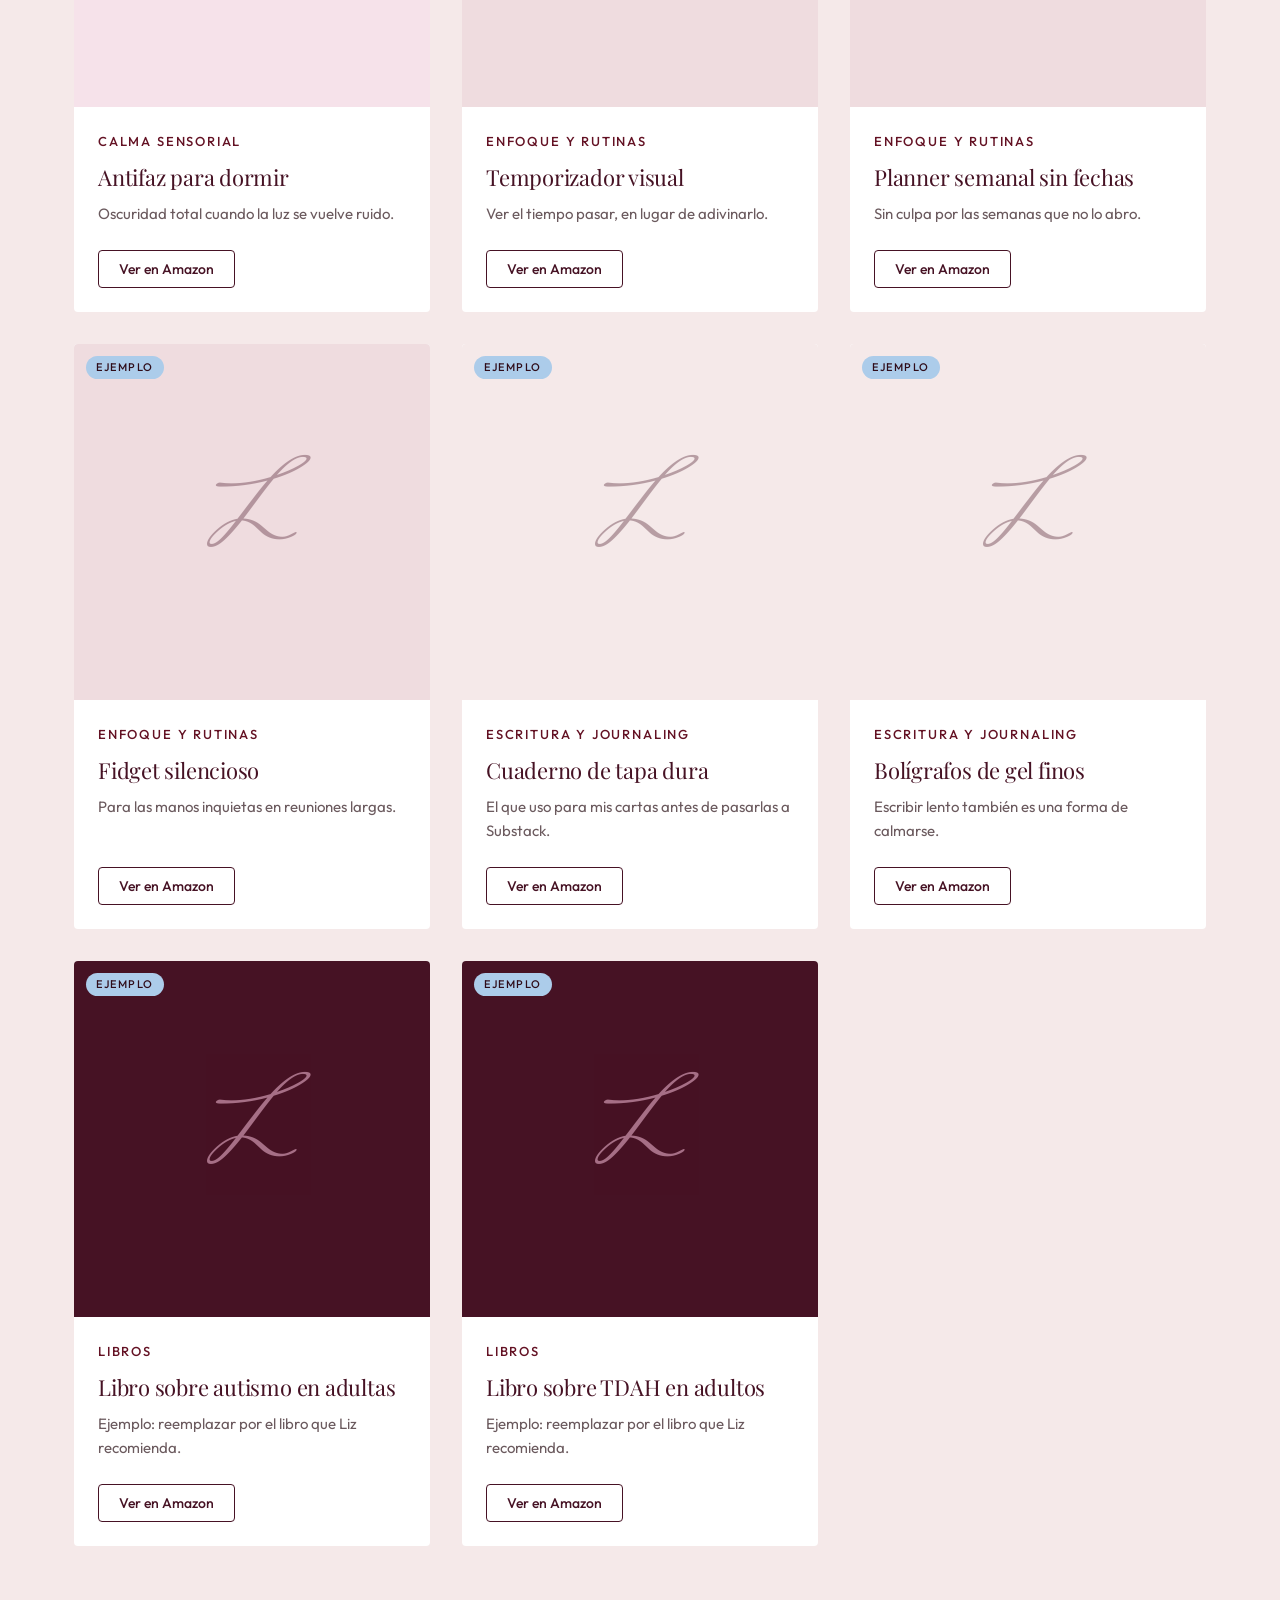
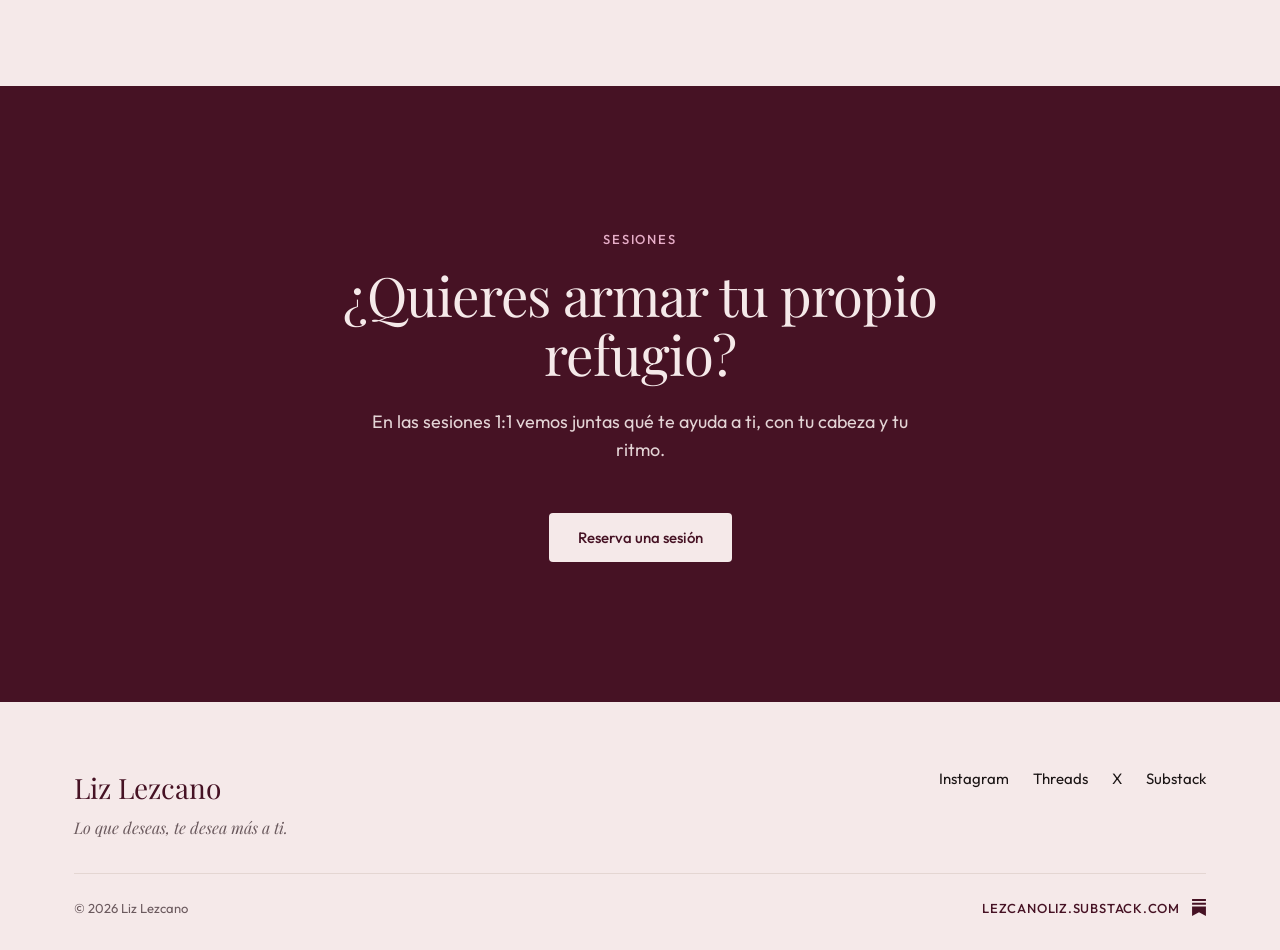
==== commit 617b986c: "fix: merge footer into a single block Copyright and the Substack link now share one bottom line unde" ====
--- a/recursos.html
+++ b/recursos.html
@@ -3,18 +3,28 @@
 <head>
     <meta charset="UTF-8">
     <meta name="viewport" content="width=device-width, initial-scale=1.0">
+    <script>
+        // Old GitHub Pages address → send visitors to the real domain, same page
+        if (location.hostname.endsWith('github.io')) {
+            location.replace('https://lizlezcano.com' + location.pathname.replace(/\.html$/, '').replace(/\/index$/, '/') + location.search + location.hash);
+        }
+    </script>
     <title>Recursos | Liz Lezcano</title>
     <meta name="description" content="Lo que uso y recomiendo para la calma sensorial, el enfoque, la escritura y entender el TEA y el TDAH.">
     <meta name="theme-color" content="#461224">
 
+    <link rel="canonical" href="https://lizlezcano.com/recursos">
+
     <meta property="og:type" content="website">
-    <meta property="og:url" content="https://lizlezcano.github.io/recursos.html">
+    <meta property="og:url" content="https://lizlezcano.com/recursos">
     <meta property="og:title" content="Recursos | Liz Lezcano">
     <meta property="og:description" content="Lo que uso y recomiendo, elegido una por una.">
-    <meta property="og:image" content="https://lizlezcano.github.io/images/liz-portrait.jpg">
+    <meta property="og:image" content="https://lizlezcano.com/images/liz-portrait.jpg">
     <meta name="twitter:card" content="summary_large_image">
 
-    <link rel="icon" href="images/favicon.ico">
+    <link rel="icon" href="images/favicon.ico" sizes="48x48">
+    <link rel="icon" href="images/favicon-32.png" type="image/png" sizes="32x32">
+    <link rel="icon" href="images/icon-192.png" type="image/png" sizes="192x192">
     <link rel="apple-touch-icon" sizes="180x180" href="images/apple-touch-icon.png">
     <link rel="preconnect" href="https://fonts.googleapis.com">
     <link rel="preconnect" href="https://fonts.gstatic.com" crossorigin>
@@ -78,15 +88,17 @@
                 <ul class="footer-social">
                     <li><a href="https://instagram.com/lizlezcano_" target="_blank" rel="noopener">Instagram</a></li>
                     <li><a href="https://www.threads.net/@lizlezcano_" target="_blank" rel="noopener">Threads</a></li>
-                    <li><a href="https://x.com/lizlezcano_" target="_blank" rel="noopener">X</a></li>
+                    <li><a href="https://x.com/lizlezcano__" target="_blank" rel="noopener">X</a></li>
                     <li><a href="https://lezcanoliz.substack.com" target="_blank" rel="noopener">Substack</a></li>
                 </ul>
             </div>
-            <div class="footer-mark">
-                <a href="https://lezcanoliz.substack.com" target="_blank" rel="noopener">lezcanoliz.substack.com</a>
-                <svg viewBox="0 0 44 54" width="22" height="27" aria-hidden="true"><path d="M0 0h44v6H0zM0 12h44v6H0zM0 24h44v30L22 42 0 54z"/></svg>
+            <div class="footer-bottom">
+                <p class="footer-copy">&copy; <span id="year">2026</span> Liz Lezcano</p>
+                <a href="https://lezcanoliz.substack.com" class="footer-mark" target="_blank" rel="noopener">
+                    lezcanoliz.substack.com
+                    <svg viewBox="0 0 44 54" width="22" height="27" aria-hidden="true"><path d="M0 0h44v6H0zM0 12h44v6H0zM0 24h44v30L22 42 0 54z"/></svg>
+                </a>
             </div>
-            <p class="footer-copy">&copy; <span id="year">2026</span> Liz Lezcano</p>
         </div>
     </footer>
 
--- a/css/style.css
+++ b/css/style.css
@@ -114,7 +114,7 @@
     line-height: 1;
 }
 
-.signature-lg { font-size: clamp(2.75rem, 2rem + 2.5vw, 4.25rem); margin-top: var(--space-md); }
+.signature.signature-lg { font-size: clamp(3.5rem, 2.75rem + 3vw, 5rem); line-height: 0.95; margin-top: var(--space-lg); }
 
 /* ---------- Buttons ---------- */
 .btn {
@@ -306,7 +306,7 @@
 .about h2 { color: var(--blush-100); margin-bottom: var(--space-lg); }
 .about p { font-size: var(--size-body-lg); max-width: 34rem; }
 .about p + p { margin-top: var(--space-sm); }
-.about .signature { color: var(--rose-300); }
+.about p.signature { color: var(--rose-300); }
 
 /* ---------- Section heads ---------- */
 .section-head { max-width: 40rem; margin-bottom: var(--space-2xl); }
@@ -541,7 +541,7 @@
 .nav-menu a[aria-current="page"]::after { transform: scaleX(1); }
 
 /* ---------- Footer ---------- */
-.footer { padding: var(--space-3xl) 0 var(--space-xl); }
+.footer { padding: var(--space-2xl) 0 var(--space-lg); }
 
 .footer-top {
     display: flex;
@@ -549,7 +549,7 @@
     align-items: flex-start;
     gap: var(--space-lg);
     flex-wrap: wrap;
-    padding-bottom: var(--space-xl);
+    padding-bottom: var(--space-lg);
     border-bottom: 1px solid var(--line-200);
 }
 
@@ -569,26 +569,32 @@
 .footer-social a { font-size: 0.9375rem; color: var(--text-body); }
 .footer-social a:hover { color: var(--wine-900); text-decoration: underline; text-underline-offset: 4px; }
 
-.footer-mark {
+.footer-bottom {
     display: flex;
     align-items: center;
     justify-content: space-between;
-    padding-top: var(--space-lg);
-    color: var(--wine-900);
-}
-.footer-mark a {
+    gap: var(--space-md);
+    flex-wrap: wrap;
+    padding-top: var(--space-md);
+}
+
+.footer-copy {
+    font-size: 0.8125rem;
+    color: var(--text-muted);
+}
+
+.footer-mark {
+    display: inline-flex;
+    align-items: center;
+    gap: var(--space-xs);
     font-weight: 500;
-    font-size: 0.875rem;
+    font-size: 0.8125rem;
     letter-spacing: 0.06em;
     text-transform: uppercase;
-}
-.footer-mark svg { fill: currentColor; flex-shrink: 0; }
-
-.footer-copy {
-    margin-top: var(--space-md);
-    font-size: 0.8125rem;
-    color: var(--text-muted);
-}
+    color: var(--wine-900);
+}
+.footer-mark svg { width: 14px; height: 17px; fill: currentColor; flex-shrink: 0; }
+.footer-mark:hover { color: var(--wine-600); }
 
 /* ---------- Motion ---------- */
 .reveal {
@@ -656,5 +662,4 @@
     .resource-tile { min-height: 140px; }
     .store-hero { padding: calc(var(--nav-h) + var(--space-xl)) 0 var(--space-xl); }
 
-    .footer-mark a { font-size: 0.75rem; }
-}
+}
